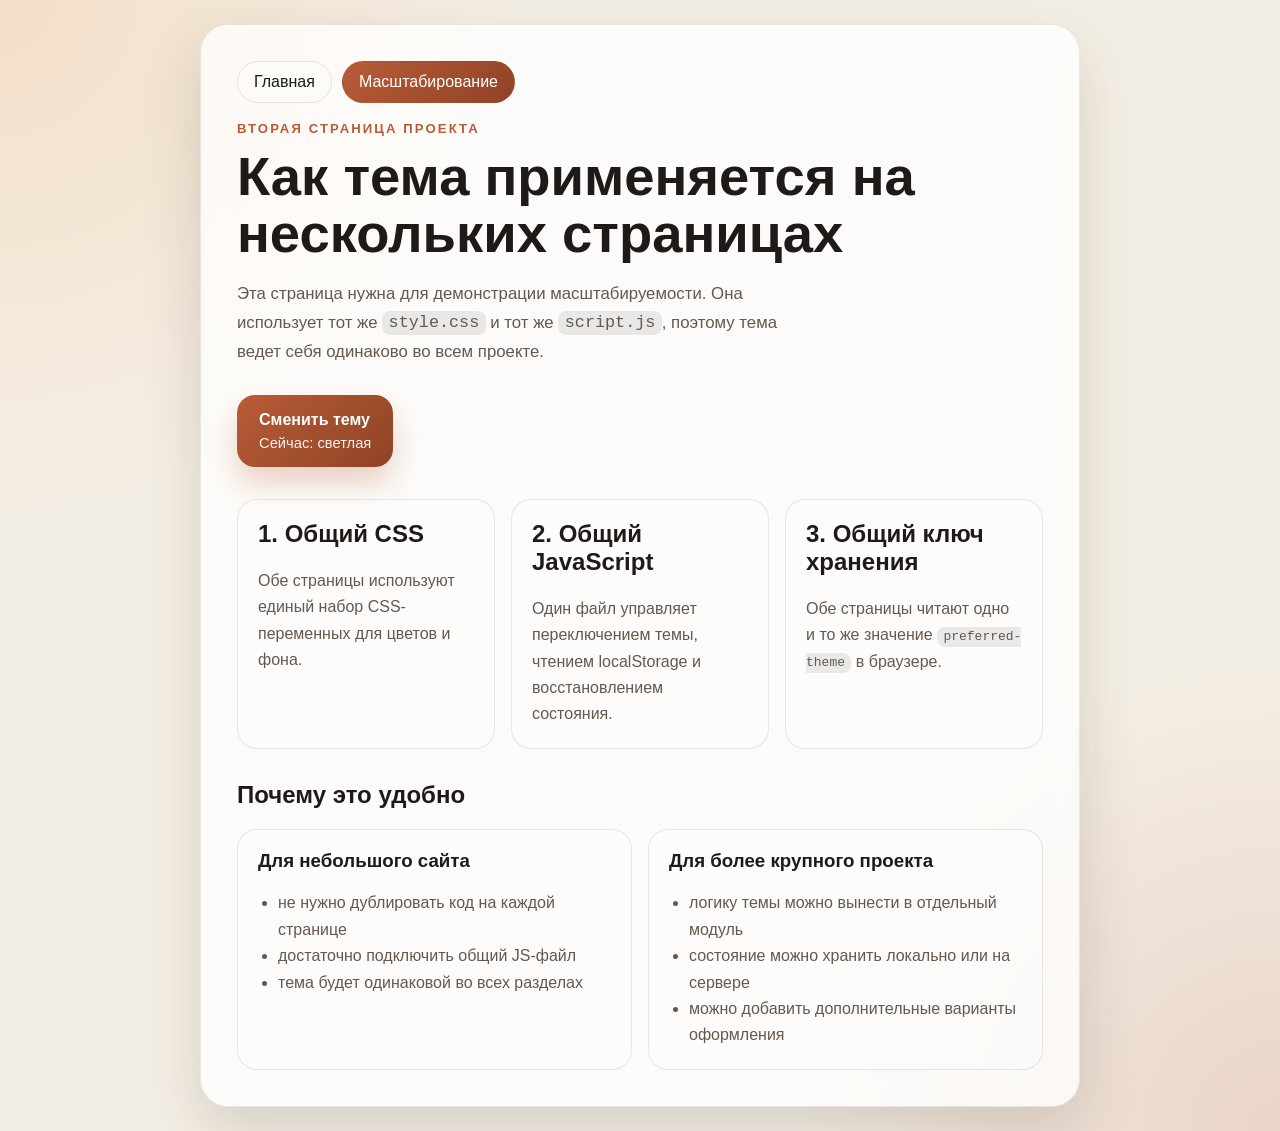
==== guide.html @ f9e5800c "feat: add second page for theme scalability demo" ====
<!DOCTYPE html>
<html lang="ru" data-theme="light">
<head>
  <meta charset="UTF-8">
  <meta name="viewport" content="width=device-width, initial-scale=1.0">
  <title>СРС №4 | Масштабирование темы</title>
  <link rel="stylesheet" href="style.css">
</head>
<body>
  <main class="page">
    <section class="card">
      <nav class="topbar" aria-label="Навигация по проекту">
        <a class="nav-link" href="index.html">Главная</a>
        <a class="nav-link is-active" href="guide.html">Масштабирование</a>
      </nav>

      <p class="eyebrow">Вторая страница проекта</p>
      <h1>Как тема применяется на нескольких страницах</h1>
      <p class="lead">
        Эта страница нужна для демонстрации масштабируемости. Она использует тот же
        <code>style.css</code> и тот же <code>script.js</code>, поэтому тема ведет
        себя одинаково во всем проекте.
      </p>

      <div class="controls">
        <button id="theme-toggle" class="theme-toggle" type="button" aria-pressed="false">
          <span class="toggle-label">Сменить тему</span>
          <span id="theme-status" class="status">Сейчас: светлая</span>
        </button>
      </div>

      <div class="steps-grid">
        <article class="step-box">
          <h2>1. Общий CSS</h2>
          <p>Обе страницы используют единый набор CSS-переменных для цветов и фона.</p>
        </article>
        <article class="step-box">
          <h2>2. Общий JavaScript</h2>
          <p>Один файл управляет переключением темы, чтением localStorage и восстановлением состояния.</p>
        </article>
        <article class="step-box">
          <h2>3. Общий ключ хранения</h2>
          <p>Обе страницы читают одно и то же значение <code>preferred-theme</code> в браузере.</p>
        </article>
      </div>

      <section class="section-block">
        <h2>Почему это удобно</h2>
        <div class="compare-grid">
          <article class="note-box">
            <h3>Для небольшого сайта</h3>
            <ul class="compare-list">
              <li>не нужно дублировать код на каждой странице</li>
              <li>достаточно подключить общий JS-файл</li>
              <li>тема будет одинаковой во всех разделах</li>
            </ul>
          </article>
          <article class="note-box">
            <h3>Для более крупного проекта</h3>
            <ul class="compare-list">
              <li>логику темы можно вынести в отдельный модуль</li>
              <li>состояние можно хранить локально или на сервере</li>
              <li>можно добавить дополнительные варианты оформления</li>
            </ul>
          </article>
        </div>
      </section>
    </section>
  </main>

  <script src="script.js"></script>
</body>
</html>
---- style.css ----
:root {
  --bg: #f4efe6;
  --surface: rgba(255, 255, 255, 0.76);
  --surface-border: rgba(90, 66, 47, 0.12);
  --text: #1f1a17;
  --muted: #64584f;
  --accent: #b85c38;
  --accent-strong: #8f4325;
  --shadow: 0 24px 60px rgba(57, 38, 24, 0.16);
}

html[data-theme="dark"] {
  --bg: #16181d;
  --surface: rgba(31, 35, 44, 0.88);
  --surface-border: rgba(255, 255, 255, 0.08);
  --text: #f5f7fb;
  --muted: #b1b8c7;
  --accent: #f2a65a;
  --accent-strong: #ffbf7a;
  --shadow: 0 24px 60px rgba(0, 0, 0, 0.35);
}

* {
  box-sizing: border-box;
}

html {
  color-scheme: light;
}

html[data-theme="dark"] {
  color-scheme: dark;
}

body {
  margin: 0;
  min-height: 100vh;
  font-family: "Segoe UI", Tahoma, sans-serif;
  color: var(--text);
  background:
    radial-gradient(circle at top left, rgba(242, 166, 90, 0.22), transparent 30%),
    radial-gradient(circle at bottom right, rgba(184, 92, 56, 0.18), transparent 28%),
    var(--bg);
  transition: background-color 0.25s ease, color 0.25s ease;
}

.page {
  min-height: 100vh;
  display: grid;
  place-items: center;
  padding: 24px;
}

.card {
  width: min(880px, 100%);
  padding: 36px;
  border: 1px solid var(--surface-border);
  border-radius: 28px;
  background: var(--surface);
  box-shadow: var(--shadow);
  backdrop-filter: blur(14px);
}

.topbar {
  display: flex;
  flex-wrap: wrap;
  gap: 10px;
  margin-bottom: 18px;
}

.nav-link {
  display: inline-flex;
  align-items: center;
  justify-content: center;
  min-height: 42px;
  padding: 0 16px;
  border: 1px solid var(--surface-border);
  border-radius: 999px;
  color: var(--text);
  text-decoration: none;
  background: rgba(255, 255, 255, 0.16);
}

.nav-link.is-active {
  background: linear-gradient(135deg, var(--accent), var(--accent-strong));
  border-color: transparent;
  color: #fff;
}

.eyebrow {
  margin: 0 0 12px;
  color: var(--accent);
  text-transform: uppercase;
  letter-spacing: 0.16em;
  font-size: 0.82rem;
  font-weight: 700;
}

h1,
h2,
h3 {
  margin-top: 0;
}

h1 {
  margin-bottom: 0;
  font-size: clamp(2rem, 5vw, 3.4rem);
  line-height: 1.05;
}

.lead {
  margin: 18px 0 0;
  max-width: 60ch;
  color: var(--muted);
  font-size: 1.05rem;
  line-height: 1.7;
}

code {
  padding: 0.15rem 0.4rem;
  border-radius: 8px;
  background: rgba(0, 0, 0, 0.08);
}

html[data-theme="dark"] code {
  background: rgba(255, 255, 255, 0.1);
}

.controls {
  margin-top: 28px;
}

.theme-toggle {
  display: inline-flex;
  flex-direction: column;
  gap: 6px;
  border: 0;
  border-radius: 18px;
  padding: 16px 22px;
  background: linear-gradient(135deg, var(--accent), var(--accent-strong));
  color: #fff;
  font: inherit;
  font-weight: 700;
  cursor: pointer;
  box-shadow: 0 16px 30px rgba(184, 92, 56, 0.28);
  transition: transform 0.2s ease, box-shadow 0.2s ease;
}

.theme-toggle:hover {
  transform: translateY(-2px);
  box-shadow: 0 20px 34px rgba(184, 92, 56, 0.32);
}

.theme-toggle:active {
  transform: translateY(0);
}

.status {
  font-size: 0.92rem;
  font-weight: 500;
  opacity: 0.92;
}

.info-grid,
.steps-grid {
  display: grid;
  grid-template-columns: repeat(3, minmax(0, 1fr));
  gap: 16px;
  margin-top: 32px;
}

.info-box,
.step-box,
.note-box {
  padding: 20px;
  border: 1px solid var(--surface-border);
  border-radius: 20px;
  background: rgba(255, 255, 255, 0.22);
}

html[data-theme="dark"] .info-box,
html[data-theme="dark"] .step-box,
html[data-theme="dark"] .note-box {
  background: rgba(255, 255, 255, 0.03);
}

.info-box p,
.step-box p,
.note-box p,
.section-block p,
.section-block li {
  margin-bottom: 0;
  color: var(--muted);
  line-height: 1.65;
}

.section-block {
  margin-top: 32px;
}

.feature-list,
.compare-list {
  margin: 14px 0 0;
  padding-left: 20px;
}

.compare-grid {
  display: grid;
  grid-template-columns: repeat(2, minmax(0, 1fr));
  gap: 16px;
  margin-top: 20px;
}

@media (max-width: 760px) {
  .card {
    padding: 24px;
    border-radius: 22px;
  }

  .info-grid,
  .steps-grid,
  .compare-grid {
    grid-template-columns: 1fr;
  }
}
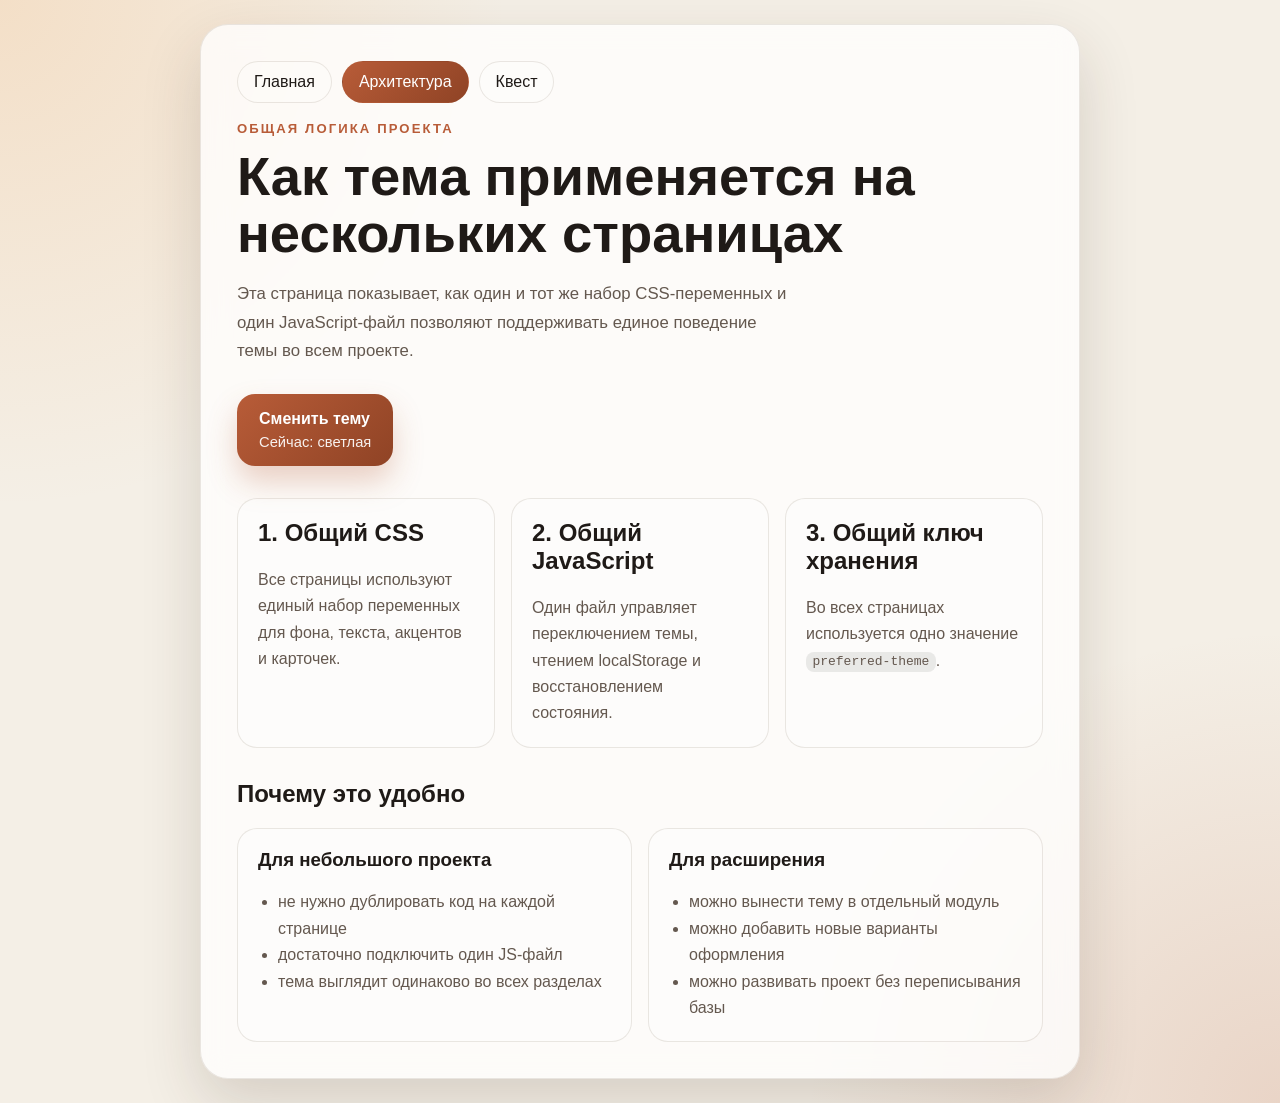
==== commit 8d657a80: "feat: link architecture page with interactive quiz" ====
--- a/guide.html
+++ b/guide.html
@@ -3,7 +3,7 @@
 <head>
   <meta charset="UTF-8">
   <meta name="viewport" content="width=device-width, initial-scale=1.0">
-  <title>СРС №4 | Масштабирование темы</title>
+  <title>СРС №4 | Архитектура темы</title>
   <link rel="stylesheet" href="style.css">
 </head>
 <body>
@@ -11,15 +11,15 @@
     <section class="card">
       <nav class="topbar" aria-label="Навигация по проекту">
         <a class="nav-link" href="index.html">Главная</a>
-        <a class="nav-link is-active" href="guide.html">Масштабирование</a>
+        <a class="nav-link is-active" href="guide.html">Архитектура</a>
+        <a class="nav-link" href="quiz.html">Квест</a>
       </nav>
 
-      <p class="eyebrow">Вторая страница проекта</p>
+      <p class="eyebrow">Общая логика проекта</p>
       <h1>Как тема применяется на нескольких страницах</h1>
       <p class="lead">
-        Эта страница нужна для демонстрации масштабируемости. Она использует тот же
-        <code>style.css</code> и тот же <code>script.js</code>, поэтому тема ведет
-        себя одинаково во всем проекте.
+        Эта страница показывает, как один и тот же набор CSS-переменных и один
+        JavaScript-файл позволяют поддерживать единое поведение темы во всем проекте.
       </p>
 
       <div class="controls">
@@ -32,7 +32,7 @@
       <div class="steps-grid">
         <article class="step-box">
           <h2>1. Общий CSS</h2>
-          <p>Обе страницы используют единый набор CSS-переменных для цветов и фона.</p>
+          <p>Все страницы используют единый набор переменных для фона, текста, акцентов и карточек.</p>
         </article>
         <article class="step-box">
           <h2>2. Общий JavaScript</h2>
@@ -40,7 +40,7 @@
         </article>
         <article class="step-box">
           <h2>3. Общий ключ хранения</h2>
-          <p>Обе страницы читают одно и то же значение <code>preferred-theme</code> в браузере.</p>
+          <p>Во всех страницах используется одно значение <code>preferred-theme</code>.</p>
         </article>
       </div>
 
@@ -48,19 +48,19 @@
         <h2>Почему это удобно</h2>
         <div class="compare-grid">
           <article class="note-box">
-            <h3>Для небольшого сайта</h3>
+            <h3>Для небольшого проекта</h3>
             <ul class="compare-list">
               <li>не нужно дублировать код на каждой странице</li>
-              <li>достаточно подключить общий JS-файл</li>
-              <li>тема будет одинаковой во всех разделах</li>
+              <li>достаточно подключить один JS-файл</li>
+              <li>тема выглядит одинаково во всех разделах</li>
             </ul>
           </article>
           <article class="note-box">
-            <h3>Для более крупного проекта</h3>
+            <h3>Для расширения</h3>
             <ul class="compare-list">
-              <li>логику темы можно вынести в отдельный модуль</li>
-              <li>состояние можно хранить локально или на сервере</li>
-              <li>можно добавить дополнительные варианты оформления</li>
+              <li>можно вынести тему в отдельный модуль</li>
+              <li>можно добавить новые варианты оформления</li>
+              <li>можно развивать проект без переписывания базы</li>
             </ul>
           </article>
         </div>
